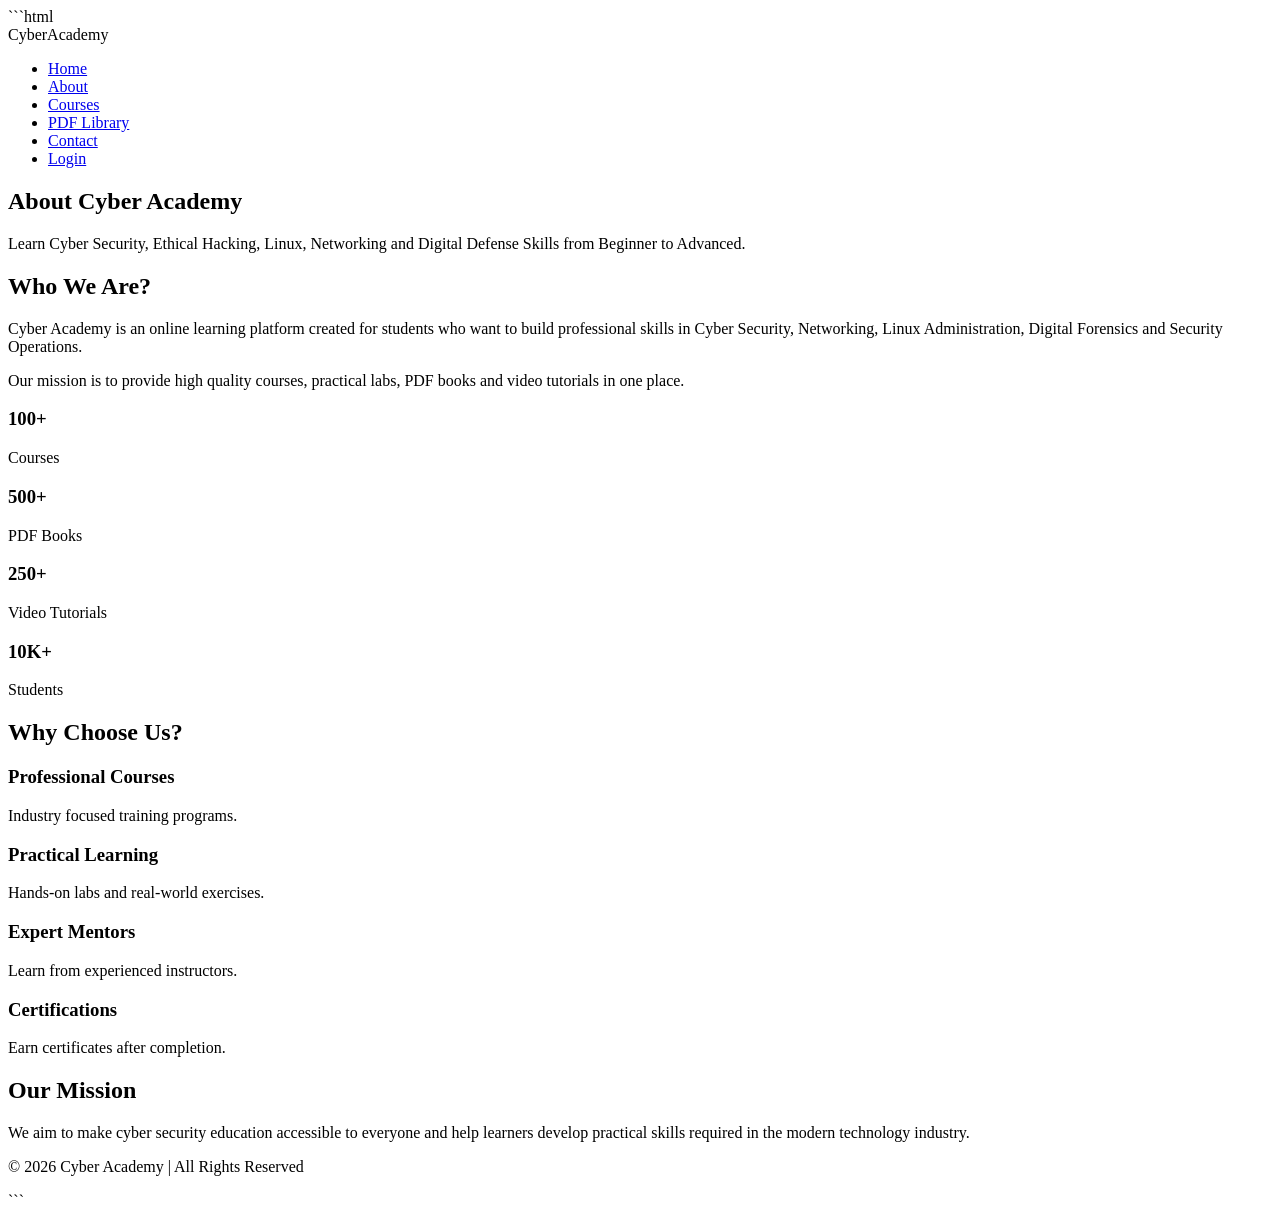
==== about.html @ 159366b5 "Added index.html" ====
```html
<!DOCTYPE html>
<html lang="en">

<head>
    <meta charset="UTF-8">
    <meta name="viewport" content="width=device-width, initial-scale=1.0">
    <title>About Us | Cyber Academy</title>

    <link rel="stylesheet" href="css/style.css">
</head>

<body>

    <!-- NAVBAR -->

    <header>
        <nav class="navbar">

            <div class="logo">
                Cyber<span>Academy</span>
            </div>

            <div class="menu">
                <ul class="nav-links">
                    <li><a href="index.html">Home</a></li>
                    <li><a href="about.html">About</a></li>
                    <li><a href="courses.html">Courses</a></li>
                    <li><a href="pdfs.html">PDF Library</a></li>
                    <li><a href="contact.html">Contact</a></li>
                    <li><a href="login.html" class="login-btn">Login</a></li>
                </ul>
            </div>

        </nav>
    </header>

    <!-- PAGE TITLE -->

    <section class="about-page">

        <h1 class="page-title">
            About Cyber Academy
        </h1>

        <p class="page-subtitle">
            Learn Cyber Security, Ethical Hacking, Linux, Networking and
            Digital Defense Skills from Beginner to Advanced.
        </p>

    </section>

    <!-- ABOUT -->

    <section>

        <div class="about-container">

            <div class="about-left">

                <h2>Who We Are?</h2>

                <p>
                    Cyber Academy is an online learning platform created
                    for students who want to build professional skills in
                    Cyber Security, Networking, Linux Administration,
                    Digital Forensics and Security Operations.
                </p>

                <p>
                    Our mission is to provide high quality courses,
                    practical labs, PDF books and video tutorials
                    in one place.
                </p>

            </div>

            <div class="about-right">

                <div class="about-box">
                    <h3>100+</h3>
                    <p>Courses</p>
                </div>

                <div class="about-box">
                    <h3>500+</h3>
                    <p>PDF Books</p>
                </div>

                <div class="about-box">
                    <h3>250+</h3>
                    <p>Video Tutorials</p>
                </div>

                <div class="about-box">
                    <h3>10K+</h3>
                    <p>Students</p>
                </div>

            </div>

        </div>

    </section>

    <!-- FEATURES -->

    <section>

        <h2 class="section-title">
            Why Choose Us?
        </h2>

        <div class="grid">

            <div class="card">
                <h3>Professional Courses</h3>
                <p>
                    Industry focused training programs.
                </p>
            </div>

            <div class="card">
                <h3>Practical Learning</h3>
                <p>
                    Hands-on labs and real-world exercises.
                </p>
            </div>

            <div class="card">
                <h3>Expert Mentors</h3>
                <p>
                    Learn from experienced instructors.
                </p>
            </div>

            <div class="card">
                <h3>Certifications</h3>
                <p>
                    Earn certificates after completion.
                </p>
            </div>

        </div>

    </section>

    <!-- MISSION -->

    <section>

        <h2 class="section-title">
            Our Mission
        </h2>

        <div class="card">

            <p>
                We aim to make cyber security education accessible
                to everyone and help learners develop practical
                skills required in the modern technology industry.
            </p>

        </div>

    </section>

    <!-- FOOTER -->

    <footer>

        <p>
            © 2026 Cyber Academy | All Rights Reserved
        </p>

    </footer>

</body>

</html>
```
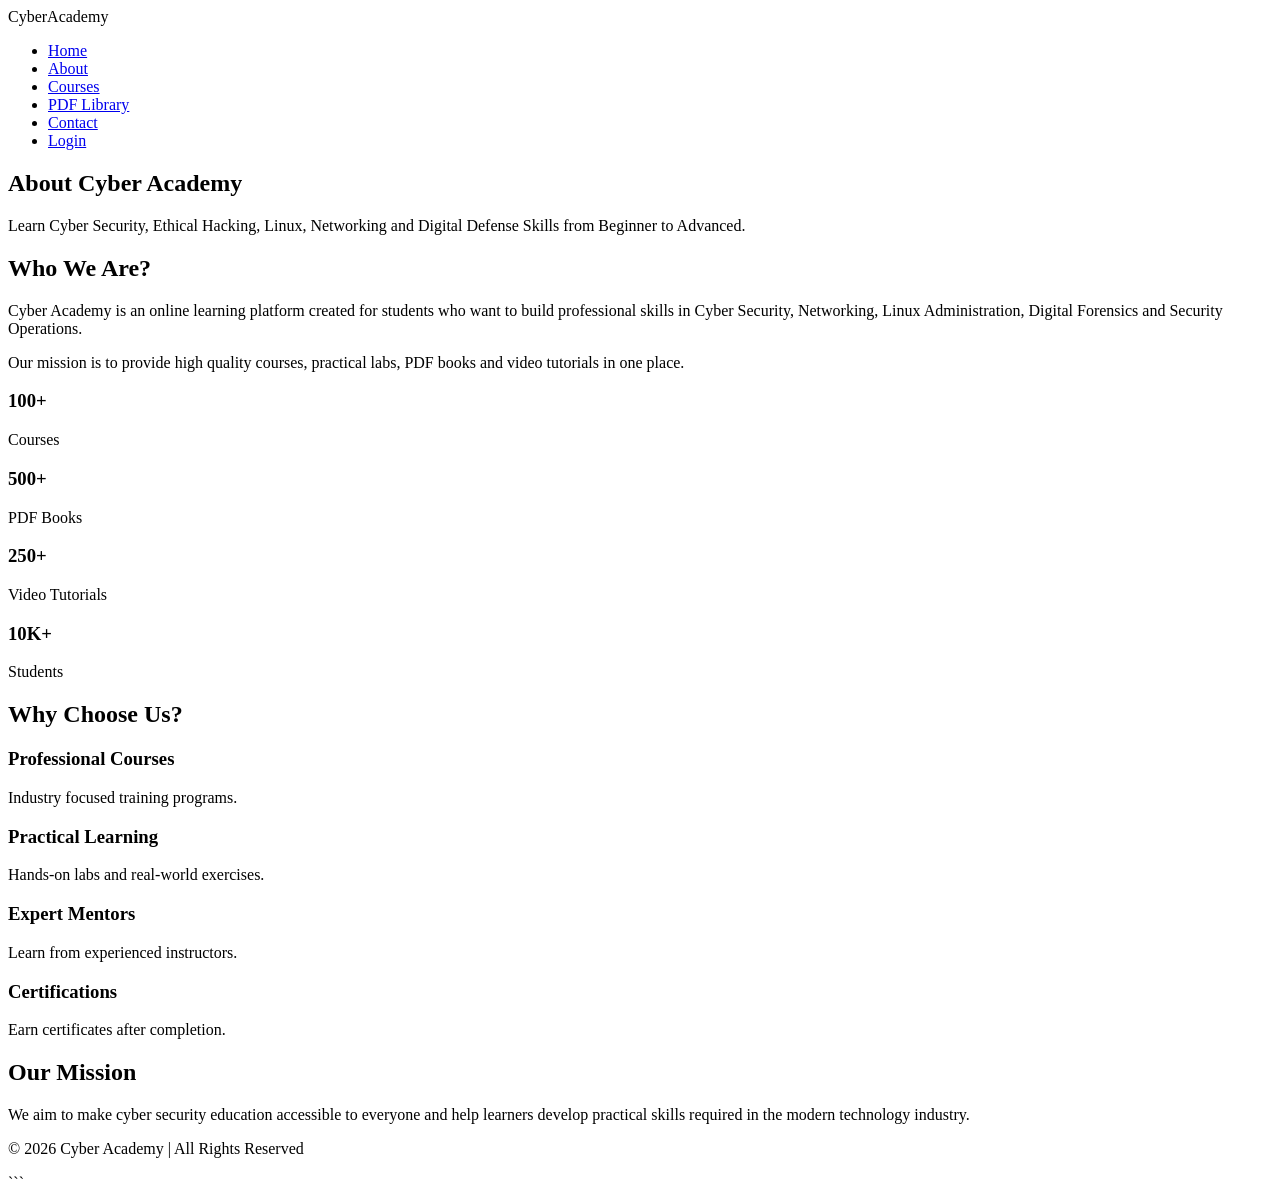
==== commit 7e70aa10: "Update about.html" ====
--- a/about.html
+++ b/about.html
@@ -1,4 +1,4 @@
-```html
+
 <!DOCTYPE html>
 <html lang="en">
 
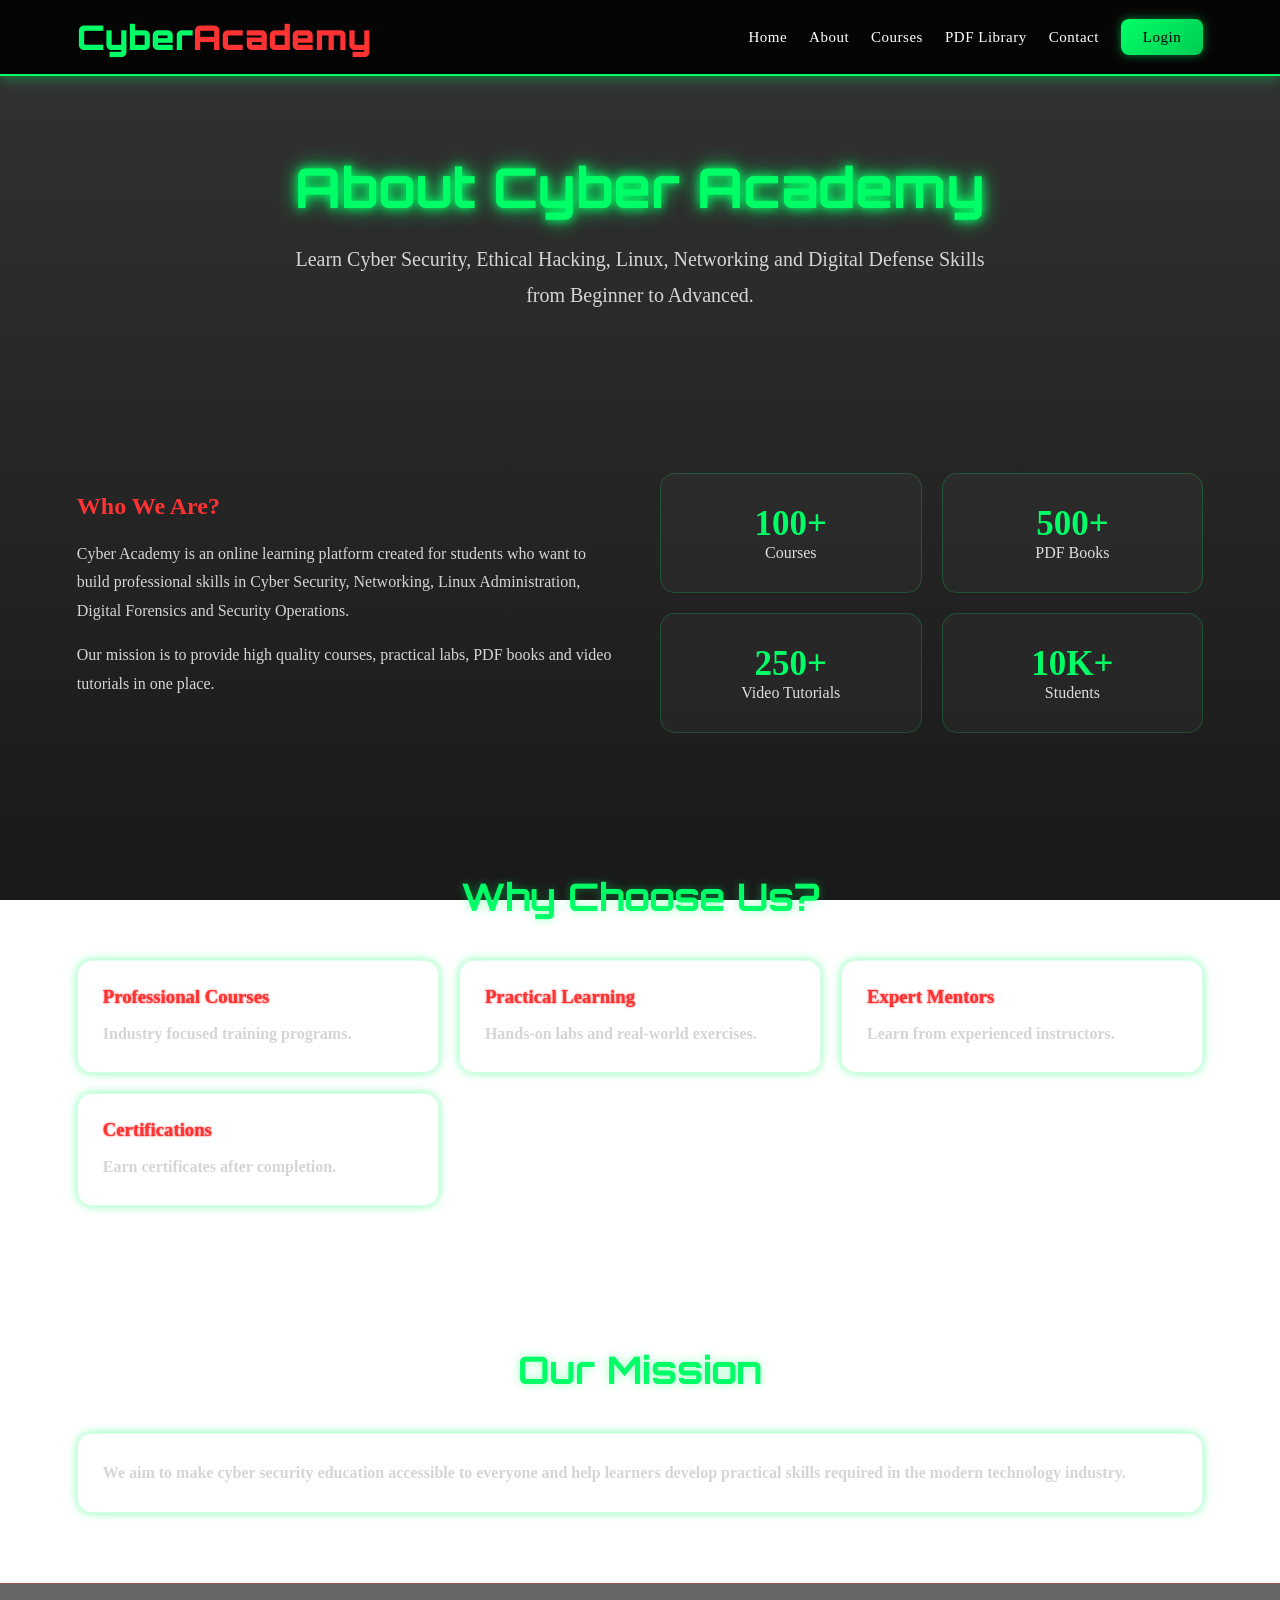
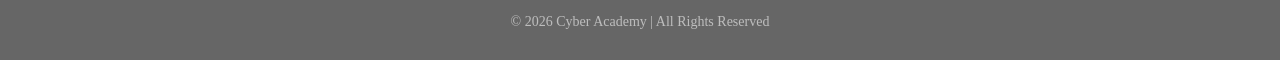
==== commit 2ad4e4ad: "Update about.html" ====
--- a/about.html
+++ b/about.html
@@ -7,7 +7,7 @@
     <meta name="viewport" content="width=device-width, initial-scale=1.0">
     <title>About Us | Cyber Academy</title>
 
-    <link rel="stylesheet" href="css/style.css">
+    <link rel="stylesheet" href="style.css">
 </head>
 
 <body>
--- a/style.css
+++ b/style.css
@@ -0,0 +1,845 @@
+
+@import url('https://fonts.googleapis.com/css2?family=Orbitron:wght@500;700;900&family=Poppins:wght@300;400;500;600;700&display=swap');
+
+:root{
+    --green:#00ff66;
+    --red:#ff3333;
+    --dark:#050505;
+    --card:#111111;
+    --text:#ffffff;
+    --gray:#cfcfcf;
+}
+
+/* RESET */
+
+*{
+    margin:0;
+    padding:0;
+    box-sizing:border-box;
+}
+
+html{
+    scroll-behavior:smooth;
+}
+
+/* CYBER BACKGROUND */
+
+body{
+    background-image: url("../images/010101.avif");
+    background-size: cover;
+    background-position: center;
+    background-repeat: no-repeat;
+    background-attachment: fixed;
+
+    color:white;
+    background:
+    linear-gradient(
+        rgba(0,0,0,0.8),
+        rgba(0,0,0,0.9)
+    ),
+    url("../images/010101.avif");
+
+    background-size: cover;
+    background-position: center;
+    background-repeat: no-repeat;
+    background-attachment: fixed;
+
+    color:white;
+}
+
+
+
+/* NAVBAR */
+
+.navbar{
+    position:fixed;
+    top:0;
+    width:100%;
+    z-index:1000;
+
+    display:flex;
+    justify-content:space-between;
+    align-items:center;
+
+    padding:16px 6%;
+
+    background:rgba(0,0,0,.90);
+    backdrop-filter:blur(10px);
+
+    border-bottom:1px solid rgba(0,255,102,.25);
+
+    box-shadow:
+    0 0 10px rgba(0,255,102,.15);
+}
+
+/* LOGO */
+
+.logo{
+    font-size:34px;
+    font-family:'Orbitron',sans-serif;
+    font-weight:900;
+
+    color:#00ff66 !important;
+
+    
+}
+
+.logo span{
+    color:#ff3333 !important;
+
+    
+}
+/* MENU */
+
+.menu{
+    display:flex;
+    align-items:center;
+}
+
+.nav-links{
+    display:flex;
+    align-items:center;
+    gap:30px;
+    list-style:none;
+}
+
+.nav-links li{
+    position:relative;
+}
+
+.nav-links li a{
+    color:#ffffff;
+    text-decoration:none;
+    font-size:15px;
+    font-weight:500;
+    letter-spacing:.5px;
+    transition:.3s ease;
+}
+
+/* Hover Effect */
+
+.nav-links li a:hover{
+    color:#00ff66;
+}
+
+/* Neon Underline */
+
+.nav-links li a::after{
+    content:'';
+    position:absolute;
+    left:0;
+    bottom:-6px;
+    width:0%;
+    height:2px;
+
+    background:linear-gradient(
+        90deg,
+        #00ff66,
+        #ff3333
+    );
+
+    transition:.4s;
+}
+
+.nav-links li a:hover::after{
+    width:100%;
+}
+
+/* Login Button */
+
+.login-btn{
+    background:linear-gradient(
+        135deg,
+        #00ff66,
+        #00cc55
+    );
+
+    color:#000 !important;
+    padding:10px 22px;
+    border-radius:8px;
+    font-weight:700;
+
+    box-shadow:
+    0 0 10px rgba(0,255,102,.5);
+
+    transition:.3s;
+}
+
+.login-btn:hover{
+    background:linear-gradient(
+        135deg,
+        #ff3333,
+        #cc0000
+    );
+
+    color:#fff !important;
+
+    box-shadow:
+    0 0 15px rgba(255,51,51,.5);
+
+    transform:translateY(-2px);
+}
+
+/* Login Button se underline remove */
+
+.login-btn::after{
+    display:none;
+}
+
+/* Mobile */
+
+@media(max-width:768px){
+
+.nav-links{
+    gap:15px;
+    flex-wrap:wrap;
+    justify-content:center;
+}
+
+.nav-links li a{
+    font-size:14px;
+}
+
+.login-btn{
+    padding:8px 16px;
+}
+
+}
+
+/* Login Button */
+
+.login-btn{
+    background:
+    linear-gradient(
+        135deg,
+        #00ff66,
+        #00cc55
+    );
+
+    color:#000 !important;
+
+    padding:10px 22px;
+
+    border-radius:8px;
+
+    font-weight:700;
+
+    box-shadow:
+    0 0 10px rgba(0,255,102,.5);
+
+    transition:.3s;
+}
+
+.login-btn:hover{
+    transform:translateY(-2px);
+
+    background:
+    linear-gradient(
+        135deg,
+        #ff3333,
+        #cc0000
+    );
+
+    color:#fff !important;
+
+    box-shadow:
+    0 0 15px rgba(255,51,51,.5);
+}
+
+/* Remove underline from login button */
+
+.login-btn::after{
+    display:none;
+}
+
+/* HERO TITLE */
+
+.hero{
+    min-height:100vh;
+
+    background:
+    linear-gradient(
+        rgba(0,0,0,0.7),
+        rgba(0,0,0,0.8)
+    ),
+    url("../images/1010.jpg");
+
+    background-size: cover;
+    background-position: center;
+    background-repeat: no-repeat;
+
+    display:flex;
+    justify-content:center;
+    align-items:center;
+    text-align:center;
+}
+
+.hero h1{
+    font-size:70px;
+    font-family:'Orbitron',sans-serif;
+    font-weight:900;
+
+    color:#00ff66;
+
+    text-shadow:
+    0 0 1px #00ff66,
+    0 0 80px #00ff66,
+    0 0 60px #00ff66;
+
+    
+}
+
+.hero h1 span{
+    color:#ff3333;
+
+    text-shadow:
+    0 0 1px #e20f0f,
+    0 0 80px #e20f0f,
+    0 0 60px #e20f0f;
+}
+
+/* SECTION TITLES */
+
+.section-title{
+    color:#00ff66;
+
+    text-shadow:
+    0 0 5px #00ff66,
+    0 0 10px #00ff66,
+    0 0 20px #00ff66;
+}
+
+/* RED CARD TITLES */
+
+.card h3{
+
+    text-shadow:
+    0 0 2px rgb(240, 12, 12);
+}
+
+/* GREEN STATS */
+
+.stat-box h2{
+    color:#00ff66;
+
+    text-shadow:
+    0 0 10px #00ff66,
+    0 0 20px #00ff66;
+}
+
+/* NAVBAR */
+
+.navbar{
+    border-bottom:2px solid #00ff66;
+
+    box-shadow:
+    0 0 15px rgba(0,255,102,.5);
+}
+
+/* FOOTER */
+
+footer{
+    border-top:2px solid #ff3333;
+}
+
+
+.navbar ul{
+    list-style:none;
+    display:flex;
+    gap:22px;
+}
+
+.navbar ul li a{
+    text-decoration:none;
+    color:white;
+    font-size:15px;
+    transition:.3s;
+}
+
+.navbar ul li a:hover{
+    color:var(--green);
+}
+
+/* HERO */
+
+.hero{
+    min-height:85vh;
+
+    display:flex;
+    justify-content:center;
+    align-items:center;
+
+    text-align:center;
+
+    padding:120px 20px 60px;
+}
+
+.hero-content{
+    max-width:900px;
+}
+
+.hero h1{
+    font-size:68px;
+    line-height:1.1;
+
+    font-family:'Orbitron',sans-serif;
+    font-weight:900;
+
+    color:rgb(41, 247, 14);
+
+}
+
+.hero h1 span{
+    color:red;
+
+    
+}
+
+.hero p{
+    margin:20px auto;
+    max-width:700px;
+
+    font-size:20px;
+    color:#ffffff;
+
+    line-height:1.8;
+}
+
+/* BUTTONS */
+
+.btn{
+    display:inline-block;
+
+    margin:10px;
+    padding:12px 28px;
+
+    border-radius:8px;
+
+    text-decoration:none;
+    font-weight:600;
+
+    transition:.3s;
+}
+
+.btn-green{
+    background:rgb(21, 243, 21);
+    color:black;
+
+    box-shadow:
+    0 0 10px rgb(10, 235, 48);
+}
+
+.btn-red{
+    background:red;
+    color:black;
+
+    box-shadow:
+    0 0 10px rgba(231, 6, 6, 0.952);
+}
+
+.btn:hover{
+    transform:translateY(-4px);
+}
+
+/* SECTIONS */
+
+section{
+    padding:70px 6%;
+}
+
+.section-title{
+    text-align:center;
+
+    font-size:38px;
+    margin-bottom:40px;
+
+    color:var(--green);
+
+    font-family:'Orbitron',sans-serif;
+
+    text-shadow:
+    0 0 10px rgba(0,255,102,.4);
+}
+
+/* GRID */
+
+.grid{
+    color: #f71515;
+    display:grid;
+    grid-template-columns:
+    repeat(auto-fit,minmax(280px,1fr));
+
+    gap:20px;
+}
+
+/* CARDS */
+
+.card{
+       background:
+    linear-gradient(
+        135deg,
+        
+    );
+
+    color:#eb2a08 !important;
+    
+    padding:10px 22px;
+
+    border-radius:8px;
+
+    font-weight:700;
+
+    box-shadow:
+    0 0 10px rgba(0,255,102,.5);
+
+    transition:.3s;
+
+
+    border:1px solid rgba(0,255,102,.15);
+
+    border-radius:15px;
+
+    padding:25px;
+
+    transition:.4s;
+}
+
+.card:hover{
+    transform:translateY(-6px);
+
+    border-color:var(--green);
+
+    box-shadow:
+    0 0 15px rgba(0,255,102,.25);
+}
+
+.card h3{
+    color:var(--red);
+    margin-bottom:12px;
+}
+
+.card p{
+    color:#d5d5d5;
+    line-height:1.7;
+}
+
+.page-title{
+    text-align:center;
+    margin-top:12px;
+    font-size:50px;
+    color:#00ff66;
+    font-family:'Orbitron',sans-serif;
+
+    text-shadow:
+    0 0 10px #00ff66,
+    0 0 20px #00ff66;
+}
+
+
+
+.page-subtitle{
+    text-align:center;
+    color:#ccc;
+    margin-bottom:40px;
+    margin-top: 10px;
+    font-size: 20px;
+}
+
+.pdf-library{
+    padding:40px 6%;
+}
+
+.card .btn{
+    
+    margin-top:15px;
+    display:inline-block;
+}
+
+/* STATS */
+
+.stats{
+    display:grid;
+    grid-template-columns:
+    repeat(auto-fit,minmax(220px,1fr));
+
+    gap:20px;
+}
+
+.stat-box{
+    background:#111;
+
+    border:1px solid rgba(255,51,51,.20);
+
+    border-radius:15px;
+
+    padding:25px;
+
+    text-align:center;
+}
+
+.stat-box h2{
+    color:var(--green);
+    font-size:42px;
+}
+
+.stat-box p{
+    color:#ddd;
+}
+
+/* =========================
+   CYBER GLASS FORM
+========================= */
+
+.form-container{
+    width:450px;
+    max-width:95%;
+
+    margin:100px auto;
+
+    padding:35px;
+
+    background:rgba(255,255,255,0.05);
+
+    backdrop-filter:blur(15px);
+    -webkit-backdrop-filter:blur(15px);
+
+    border:1px solid rgba(0,255,102,0.25);
+
+    border-radius:20px;
+
+    box-shadow:
+    0 0 20px rgba(0,255,102,0.15),
+    0 0 40px rgba(0,255,102,0.05);
+
+    transition:.4s ease;
+}
+
+.form-container:hover{
+    border-color:#00ff66;
+
+    box-shadow:
+    0 0 25px rgba(0,255,102,0.3),
+    0 0 50px rgba(0,255,102,0.1);
+}
+
+.form-container h2{
+    text-align:center;
+    margin-bottom:25px;
+
+    font-size:30px;
+    font-weight:700;
+
+    color:#00ff66;
+
+    text-shadow:
+    0 0 10px rgba(0,255,102,.5);
+}
+
+/* INPUTS */
+
+input,
+textarea{
+    width:100%;
+
+    padding:15px;
+
+    margin-bottom:18px;
+
+    background:rgba(255,255,255,0.04);
+
+    border:1px solid rgba(255,255,255,0.12);
+
+    border-radius:10px;
+
+    color:#fff;
+
+    font-size:15px;
+
+    transition:.3s;
+}
+
+input::placeholder,
+textarea::placeholder{
+    color:#aaa;
+}
+
+input:focus,
+textarea:focus{
+    outline:none;
+
+    border-color:#00ff66;
+
+    background:rgba(255,255,255,0.08);
+
+    box-shadow:
+    0 0 10px rgba(0,255,102,.3);
+}
+
+/* BUTTON */
+
+button{
+    width:100%;
+
+    padding:15px;
+
+    border:none;
+
+    border-radius:10px;
+
+    font-size:16px;
+    font-weight:700;
+
+    cursor:pointer;
+
+    background:linear-gradient(
+        135deg,
+        #ff3333,
+        #cc0000
+    );
+
+    color:white;
+
+    transition:.3s;
+}
+
+button:hover{
+    background:linear-gradient(
+        135deg,
+        #00ff66,
+        #00cc55
+    );
+
+    color:black;
+
+    box-shadow:
+    0 0 15px rgba(0,255,102,.5);
+
+    transform:translateY(-2px);
+}
+
+/* FOOTER */
+
+footer{
+    text-align:center;
+
+    padding:30px;
+
+    background:rgba(0,0,0,0.6);
+
+    backdrop-filter:blur(10px);
+
+    border-top:1px solid rgba(255,51,51,.3);
+}
+
+footer p{
+    color:#bdbdbd;
+    font-size:14px;
+}
+/* MOBILE */
+
+@media(max-width:768px){
+
+.hero h1{
+    font-size:42px;
+}
+
+.hero p{
+    font-size:16px;
+}
+
+.section-title{
+    font-size:30px;
+}
+
+.navbar{
+    flex-direction:column;
+    gap:15px;
+}
+
+.navbar ul{
+    flex-wrap:wrap;
+    justify-content:center;
+}
+
+}
+.about-page{
+    padding-top:140px;
+    text-align:center;
+}
+
+.page-title{
+    font-size:55px;
+    color:#00ff66;
+    font-family:'Orbitron',sans-serif;
+
+    text-shadow:
+    0 0 10px #00ff66,
+    0 0 20px #00ff66;
+}
+
+.page-subtitle{
+    max-width:700px;
+    margin:20px auto;
+    color:#d5d5d5;
+    line-height:1.8;
+}
+
+.about-container{
+    display:grid;
+    grid-template-columns:1fr 1fr;
+    gap:40px;
+    align-items:center;
+}
+
+.about-left h2{
+    color:#ff3333;
+    margin-bottom:20px;
+}
+
+.about-left p{
+    color:#d5d5d5;
+    line-height:1.8;
+    margin-bottom:15px;
+}
+
+.about-right{
+    display:grid;
+    grid-template-columns:repeat(2,1fr);
+    gap:20px;
+}
+
+.about-box{
+    padding:30px;
+    border-radius:15px;
+
+    background:rgba(255,255,255,.03);
+
+    border:1px solid rgba(0,255,102,.2);
+
+    text-align:center;
+}
+
+.about-box h3{
+    color:#00ff66;
+    font-size:35px;
+}
+
+.about-box p{
+    color:#ddd;
+}
+
+@media(max-width:768px){
+
+.about-container{
+    grid-template-columns:1fr;
+}
+
+.about-right{
+    grid-template-columns:1fr 1fr;
+}
+
+.page-title{
+    font-size:40px;
+}
+
+}
